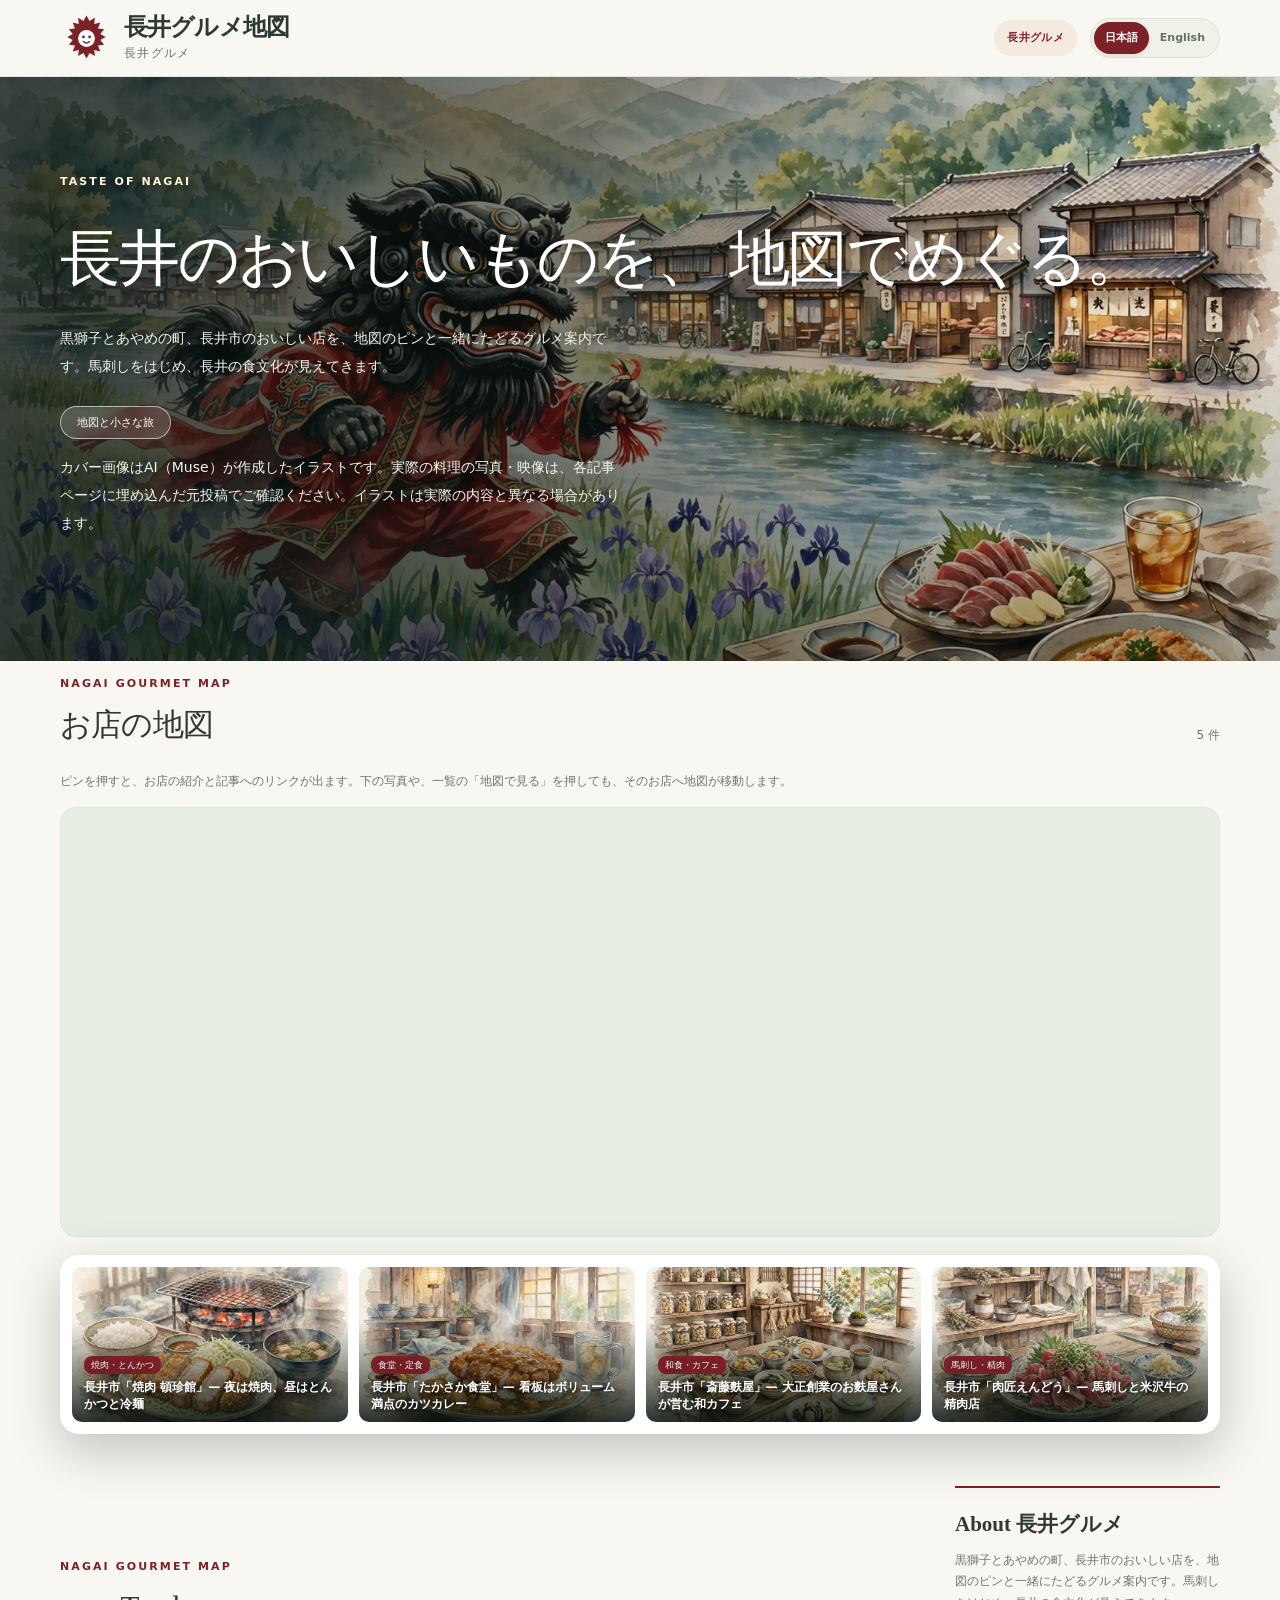
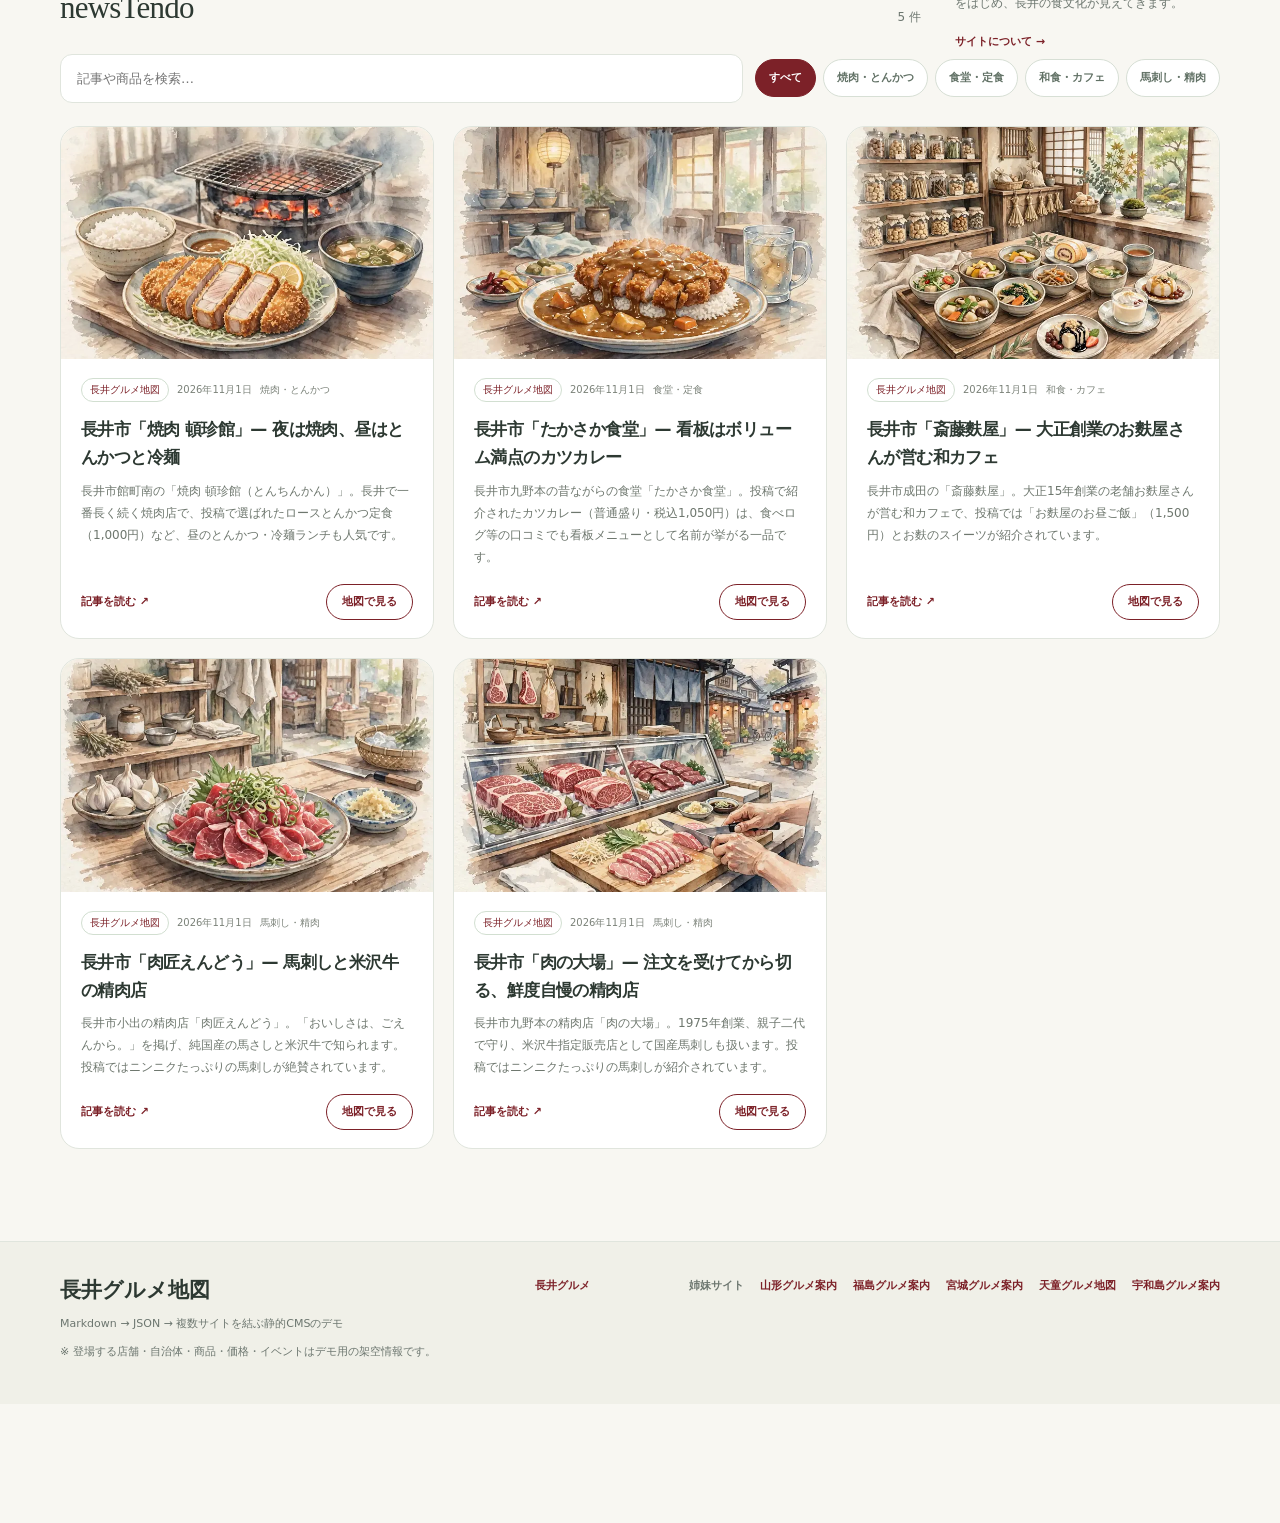
==== docs/index.html @ e5cd40fe "Update generated site files" ====
<!doctype html><html lang="ja"><head><meta charset="utf-8"><meta name="viewport" content="width=device-width,initial-scale=1"><meta name="description" content="Markdownから生成した静的JSONサイト"><meta http-equiv="Content-Security-Policy" content="default-src 'self'; script-src 'self' https://www.instagram.com https://www.threads.net https://www.threads.com; frame-src https://www.instagram.com https://www.threads.net https://www.threads.com; style-src 'self' 'unsafe-hashes' 'sha256-xK+TcQ9StFcaVVSroz1BgC50XqBvx1GcKyflF9XE4A0=' 'sha256-l6khRnjaVBZm7Z9S5+A/4ZrRnU7hBbTAGeVNTXpAbwU='; img-src 'self' data: https://tile.openstreetmap.jp https://tile.openstreetmap.org https://cyberjapandata.gsi.go.jp https://*.basemaps.cartocdn.com; connect-src 'self'; object-src 'none'; base-uri 'self'; form-action 'none'"><title>長井グルメ地図</title><link rel="stylesheet" href="assets/style.css"></head><body><div id="app" data-default="nagai" data-root="./" data-mode="site" data-site-id="nagai" data-portal-url=""><p class="loading">読み込み中…</p></div><noscript>JavaScriptを有効にしてください。</noscript><script src="assets/app.js" defer></script></body></html>
---- docs/assets/style.css ----
:root{--bg:#f8f7f2;--ink:#2d3932;--muted:#6c766f;--line:#e0e5dd;--accent:#416851;--accentsoft:#edf3eb;--paper:#fff;--round:19px;--shadow:0 18px 48px rgba(37,57,42,.075)}*{box-sizing:border-box}html{scroll-behavior:smooth}body{margin:0;background:var(--bg);color:var(--ink);font:15px/1.8 -apple-system,BlinkMacSystemFont,'Noto Sans JP','Hiragino Kaku Gothic ProN',system-ui,sans-serif}button,input{font:inherit}button{cursor:pointer}a{color:inherit;text-decoration:none}a:hover{color:var(--accent)}img{max-width:100%}h1,h2,h3,p{margin-top:0}[hidden]{display:none!important}.container{width:min(1160px,calc(100% - 48px));margin:auto}.topbar{position:sticky;top:0;z-index:5;background:rgba(248,247,242,.97);backdrop-filter:blur(13px);border-bottom:1px solid var(--line)}.topline{display:flex;gap:18px;align-items:center;justify-content:space-between;min-height:76px}.brand{display:flex;align-items:center;gap:12px;min-width:0}.brandicon{width:42px;height:42px;display:grid;place-items:center;border-radius:13px;background:var(--accent);color:white;font:26px Georgia,serif}.brandname{display:block;font-family:Georgia,'Noto Serif JP',serif;font-size:24px;font-weight:700;line-height:1.1;letter-spacing:-.035em}.brandsub{display:block;font-size:12px;color:var(--muted);letter-spacing:.11em;line-height:1.4;margin-top:5px}.links{display:flex;align-items:center;gap:6px;flex-wrap:wrap;justify-content:flex-end}.links a{font-size:11px;font-weight:700;letter-spacing:.025em;border-radius:100px;padding:8px 13px;white-space:nowrap}.links a.selected{background:var(--accentsoft);color:var(--accent)}.cartbadge{display:inline-block;background:var(--accent);color:white;border-radius:15px;font-size:9px;min-width:17px;text-align:center;padding:0 4px}.mobilehint{display:none}.hero{background:linear-gradient(115deg,#e3eade,#f2dfc7);position:relative;overflow:hidden}.hero:before{content:"";position:absolute;width:370px;height:370px;border-radius:100%;right:-55px;top:-160px;background:rgba(255,255,255,.28)}.hero:after{content:"✳";position:absolute;right:10%;bottom:-150px;font:350px Georgia,serif;line-height:1;color:rgba(74,110,81,.09);transform:rotate(-16deg)}.hero.town{background:linear-gradient(110deg,#d9ebec,#eaf1e2)}.hero.town:after{content:"⌂";color:rgba(66,106,118,.09)}.hero.fruit{background:linear-gradient(110deg,#f6e6d2,#f7e0d9)}.hero.fruit:after{content:"◌";color:rgba(166,95,70,.13)}.heroinner{position:relative;z-index:1;padding:70px 0 77px;max-width:1160px;margin:auto}.kicker{font-size:11px;letter-spacing:.19em;font-weight:800;color:var(--accent)}.hero h1{font:500 clamp(35px,5vw,61px)/1.5 Georgia,'Noto Serif JP',serif;letter-spacing:-.035em;margin:19px 0;color:#263c31;white-space:pre-line}.hero p{font-size:14px;max-width:565px;color:#5c6a60;line-height:2}.hero .subpill{display:inline-flex;border:1px solid color-mix(in srgb,var(--accent) 35%,transparent);border-radius:100px;color:var(--accent);font-size:11px;padding:6px 16px;margin-top:12px;background:rgba(255,255,255,.28)}.section{padding:52px 0}.sectiontitle{display:flex;justify-content:space-between;align-items:end;margin-bottom:25px;gap:16px}.sectiontitle h2{font:500 31px/1.35 Georgia,'Noto Serif JP',serif;letter-spacing:-.025em;margin:8px 0 0}.sectiontitle .caption{font-size:12px;color:var(--muted);margin:0}.siteintro{display:grid;grid-template-columns:repeat(3,1fr);gap:18px;margin-bottom:50px}.siteitem{border:1px solid var(--line);background:white;border-radius:18px;padding:22px 23px;transition:transform .15s,border-color .15s;display:flex;gap:12px;align-items:start}.siteitem:hover{transform:translateY(-3px);border-color:var(--accent)}.siteemoji{width:45px;height:45px;border-radius:15px;background:var(--accentsoft);display:grid;place-items:center;font-size:23px;flex:none}.siteitem strong{font-size:15px}.siteitem span{display:block;font-size:11px;color:var(--muted);line-height:1.8;margin-top:4px}.tools{display:flex;gap:12px;flex-wrap:wrap;align-items:center;margin-bottom:23px}.search{background:#fff;border:1px solid var(--line);padding:12px 16px;border-radius:12px;min-width:220px;flex:1;font-size:13px;outline-color:var(--accent)}.chips{display:flex;flex-wrap:wrap;gap:7px}.chip{border:1px solid #d7dfd5;color:#617165;padding:8px 13px;background:#fff;border-radius:30px;font-size:11px;font-weight:700}.chip.active{background:var(--accent);color:white;border-color:var(--accent)}.grid{display:grid;grid-template-columns:repeat(3,minmax(0,1fr));gap:19px}.tile{border-radius:var(--round);background:var(--paper);border:1px solid var(--line);overflow:hidden;display:flex;flex-direction:column;transition:transform .18s,border-color .18s,box-shadow .18s}.tile:hover{transform:translateY(-4px);box-shadow:var(--shadow);border-color:#b3c6b6}.tile-image{width:100%;height:auto;display:block;background:#e8e4d8}.tile-content{display:flex;flex-direction:column;flex:1;padding:19px 20px 18px}.tile-meta{display:flex;gap:8px;align-items:center;flex-wrap:wrap;color:#7b8279;font-size:10px}.tag{color:var(--accent);border:1px solid #d2dfd1;border-radius:20px;padding:2px 8px;font-size:10px}.tile h3{font-size:17px;line-height:1.65;margin:13px 0 8px;letter-spacing:-.035em}.tile p{font-size:12px;color:#6e776e;line-height:1.85;margin-bottom:16px}.tile-foot{margin-top:auto;display:flex;gap:10px;justify-content:space-between;align-items:center}.more{color:var(--accent);font-size:11px;font-weight:800}.price{font-size:19px;font-weight:750;color:#a65e42}.price small{font-size:10px;font-weight:400;color:#777}.pillbutton{border:1px solid var(--accent);background:var(--accent);color:white;border-radius:30px;padding:7px 15px;font-size:11px;font-weight:700}.pillbutton.ghost{background:white;color:var(--accent)}.pillbutton:hover{opacity:.85}.introgrid{display:grid;grid-template-columns:1fr 265px;gap:34px}.rightnote{border-top:2px solid var(--accent);padding-top:22px}.rightnote h3{font:600 21px Georgia,serif;margin-bottom:12px}.rightnote p{font-size:12px;color:var(--muted)}.article{display:grid;grid-template-columns:minmax(0,1fr) 260px;gap:34px;align-items:start}.articlehead{padding:44px 0 32px;background:linear-gradient(105deg,var(--accentsoft),#f5eddf)}.articlehead h1{font:500 clamp(29px,4vw,44px)/1.52 Georgia,'Noto Serif JP',serif;margin:12px 0 0;overflow-wrap:anywhere}.paper{border:1px solid var(--line);border-radius:19px;background:#fff;padding:32px;overflow-wrap:anywhere}.articlecover{width:100%;height:auto;border-radius:11px;margin-bottom:26px}.prose{font-size:14px;line-height:2.15}.prose h2{font-size:20px;margin-top:30px;border-left:4px solid var(--accent);padding-left:12px}.prose h3{font-size:17px}.prose img{display:block;margin:22px auto;max-width:100%;height:auto;border-radius:10px}.prose p{margin-bottom:18px}.prose a{color:var(--accent);font-weight:600;text-decoration:underline;text-underline-offset:3px}.prose a:hover{text-decoration-thickness:2px}.prose ul{padding-left:20px}.prose table{width:100%;border-collapse:collapse;margin:4px 0 24px;font-size:13px;line-height:1.75}.prose th,.prose td{border:1px solid var(--line);padding:9px 12px;text-align:left;vertical-align:top}.prose th{background:var(--accentsoft);font-weight:700}.prose tbody tr:nth-child(even){background:#fafaf6}.prose td:first-child{font-weight:600}.prose pre{overflow-x:auto;background:#f4f4ee;border:1px solid var(--line);border-radius:10px;padding:14px 16px;font-size:12.5px;line-height:1.7;margin:4px 0 22px}.prose code{font-family:ui-monospace,SFMono-Regular,Menlo,Consolas,monospace}.backlink{display:inline-flex;margin-top:25px;color:var(--accent);font-weight:800;font-size:12px}.info{padding:17px;background:var(--accentsoft);border-radius:13px;font-size:12px;color:#5f6e62;margin-top:18px}.info.warn{background:#fff4e5;color:#956044;border:1px solid #efd7b9}.cross{margin-top:45px;padding-top:20px;border-top:1px solid var(--line)}.cross h2{font:500 25px Georgia,serif}.crosslinks{display:grid;grid-template-columns:repeat(2,minmax(0,1fr));gap:14px}.crosslink{display:flex;align-items:center;gap:12px;border:1px solid var(--line);padding:9px;background:white;border-radius:12px;min-width:0}.crosslink img{width:78px;height:58px;object-fit:cover;border-radius:7px;flex:none}.crosslink strong{font-size:12px;line-height:1.5;display:block}.crosslink span{font-size:10px;color:var(--muted)}.lead{font:500 18px/1.85 Georgia,serif}.purchase{display:flex;align-items:end;justify-content:space-between;gap:12px;background:#f8f6ef;padding:18px;border-radius:13px;margin-top:25px}.purchase .pillbutton{font-size:13px;padding:12px 18px}.toolbar{display:flex;align-items:center;justify-content:space-between;gap:12px;margin-bottom:24px}.notice{font-size:12px;color:#926148;background:#fff1e7;border:1px solid #eed6c2;border-radius:10px;padding:12px 16px}.cartrow{display:grid;grid-template-columns:90px 1fr auto;align-items:center;gap:17px;border-bottom:1px solid var(--line);padding:19px 0}.cartrow img{width:90px;height:67px;object-fit:cover;border-radius:9px}.cartrow h3{font-size:15px;margin-bottom:4px}.cartrow p{font-size:11px;color:var(--muted);margin:0}.cartctrl{display:flex;align-items:center;gap:9px}.cartctrl button{border:1px solid var(--line);background:#fff;padding:4px 10px;border-radius:8px}.total{display:flex;align-items:center;justify-content:space-between;font-size:20px;font-weight:bold;margin:30px 0}.servicegrid{display:grid;grid-template-columns:repeat(3,minmax(0,1fr));gap:12px;margin:0 0 35px}.service{padding:17px 20px;background:white;border:1px solid var(--line);border-radius:14px;font-size:13px;font-weight:700;color:#466f78;display:flex;align-items:center;gap:10px}.footer{margin-top:40px;border-top:1px solid var(--line);background:#f0f0e8;padding:34px 0}.footerinner{display:flex;align-items:start;justify-content:space-between;gap:24px}.footer strong{font:600 21px Georgia,serif}.footer p{font-size:11px;color:var(--muted);margin:8px 0}.footlinks{display:flex;gap:16px;flex-wrap:wrap}.footlinks a{font-size:11px;font-weight:700;color:var(--accent)}.sisterlinks{align-items:center}.sisterlabel{font-size:11px;font-weight:800;color:var(--muted)}.empty{padding:35px;border:1px dashed #ccd5ca;border-radius:14px;text-align:center;color:var(--muted)}.loading{padding:50px;text-align:center}.sr-only{position:absolute;width:1px;height:1px;overflow:hidden;clip:rect(0,0,0,0)}
@media(max-width:950px){.grid{grid-template-columns:repeat(2,minmax(0,1fr))}.siteintro{grid-template-columns:repeat(2,minmax(0,1fr))}.introgrid,.article{grid-template-columns:1fr}.rightnote{display:none}.links{gap:0}.links a{padding:8px 9px}.heroinner{padding:58px 0}}
@media(max-width:600px){.container{width:calc(100% - 30px)}.topline{min-height:80px;display:block;padding:12px 0}.brand{margin-bottom:8px}.brandicon{width:33px;height:33px;font-size:19px}.brandname{font-size:19px}.brandsub{display:none}.links{justify-content:flex-start;gap:2px}.links a{font-size:10px;padding:5px 8px}.heroinner{padding:38px 0 44px}.hero h1{font-size:35px}.hero p{font-size:12px}.hero:after{font-size:210px;bottom:-85px}.section{padding:36px 0}.siteintro,.grid,.crosslinks,.servicegrid{grid-template-columns:1fr}.sectiontitle h2{font-size:25px}.paper{padding:20px}.articlehead{padding:27px 0}.cartrow{grid-template-columns:65px 1fr}.cartrow img{width:65px;height:58px}.cartctrl{grid-column:2}.purchase{display:block}.purchase button{margin-top:16px}.footerinner{display:block}.footlinks{margin-top:16px}.tile-content{padding:16px}.prose table{display:block;overflow-x:auto;-webkit-overflow-scrolling:touch}.prose th,.prose td{padding:8px 10px}.prose table:has(>thead>tr>:nth-child(2):last-child){overflow:visible}.prose table:has(>thead>tr>:nth-child(2):last-child) thead{display:none}.prose table:has(>thead>tr>:nth-child(2):last-child) tbody,.prose table:has(>thead>tr>:nth-child(2):last-child) tr{display:block}.prose table:has(>thead>tr>:nth-child(2):last-child) tr{border:1px solid var(--line);border-radius:12px;margin-bottom:12px;overflow:hidden;background:#fff}.prose table:has(>thead>tr>:nth-child(2):last-child) td{display:block;border:none;padding:6px 14px 12px}.prose table:has(>thead>tr>:nth-child(2):last-child) td:first-child{background:var(--accentsoft);font-weight:700;white-space:normal;padding:8px 14px;margin-bottom:6px}.prose table:not(:has(>thead>tr>:nth-child(2):last-child)) th,.prose table:not(:has(>thead>tr>:nth-child(2):last-child)) td{min-width:112px}}
@media(prefers-reduced-motion:reduce){html{scroll-behavior:auto}.tile,.siteitem{transition:none}}
/* Bi-lingual navigation and photographic Miyagi gourmet hero. */
.header-right{display:flex;align-items:center;gap:13px;justify-content:flex-end;flex-wrap:wrap}
.language-switch{display:inline-flex;background:#f0f1e9;border:1px solid #dde3d6;padding:3px;border-radius:40px;white-space:nowrap}
.language-switch button{border:0;background:transparent;padding:6px 11px;color:#627367;border-radius:30px;font-size:11px;font-weight:750}
.language-switch button.chosen{background:var(--accent);color:#fff;box-shadow:0 2px 5px #00000014}
.hero.miyagi{background:#38302a;color:#fff}
.hero.miyagi .hero-photo{position:absolute;inset:0;width:100%;height:100%;object-fit:cover;display:block}
.hero.miyagi:before{display:none}
.hero.miyagi:after{content:none}
.hero.miyagi .heroinner{isolation:isolate}
.hero.miyagi h1{color:#fff;text-shadow:0 2px 20px #00000070}
.hero.miyagi .kicker{color:#fae0b5}
.hero.miyagi p{color:#fff0d9;max-width:510px;text-shadow:0 1px 12px #00000065}
.hero.miyagi .subpill{background:#ffffff1f;border-color:#ffffff80;color:#fff}
.site-link-label{color:var(--accent)!important;font-weight:700!important}
@media(max-width:1060px){.header-right{gap:6px}.links a{padding:6px 8px}}
@media(max-width:720px){.header-right{justify-content:flex-start}.language-switch{margin-top:4px}.hero.miyagi .hero-photo{object-position:56% center}.hero.miyagi:before{display:block;background:linear-gradient(90deg,#221b14bb,transparent);inset:0;width:auto;height:auto;border-radius:0}.hero.miyagi .heroinner{padding:55px 0 65px}}


/* Editorial photographic style, with fully localized HTML text over image assets. */
.hero{background:#22312b;min-height:440px;isolation:isolate}
.hero .hero-photo{position:absolute;inset:0;width:100%;height:100%;display:block;object-fit:cover;object-position:center 47%;z-index:-2}
.hero:before,.hero.miyagi:before{content:"";display:block;position:absolute;inset:0;width:100%;height:100%;border-radius:0;background:linear-gradient(90deg,rgba(10,22,19,.79) 0%,rgba(13,24,20,.56) 39%,rgba(13,22,19,.07) 84%),linear-gradient(0deg,rgba(11,20,15,.30),transparent 55%);z-index:-1;pointer-events:none}
.hero:after,.hero.town:after,.hero.fruit:after,.hero.miyagi:after{content:none;display:none}
.hero.town,.hero.fruit,.hero.bakery,.hero.miyagi,.hero.portal{background-color:#284034}
.hero .heroinner{position:relative;z-index:1;padding:90px 0 110px}
.hero h1,.hero.miyagi h1{color:#fff;text-shadow:0 4px 30px rgba(0,0,0,.38)}
.hero p,.hero.miyagi p{color:#f3f6ee;text-shadow:0 1px 15px rgba(0,0,0,.5)}
.hero .kicker,.hero.miyagi .kicker{color:#fff3d9;text-shadow:0 1px 8px #0007}
.hero .subpill,.hero.miyagi .subpill{color:white;border-color:#fff9;background:#ffffff24;backdrop-filter:blur(8px)}
.hero.fruit .hero-photo{object-position:center 48%}
.hero.town .hero-photo{object-position:center 50%}
.hero.bakery .hero-photo{object-position:center 50%}
.siteintro{grid-template-columns:repeat(4,minmax(0,1fr));gap:15px;margin-bottom:51px}
.siteitem{display:block;padding:0;overflow:hidden;min-width:0;box-shadow:0 5px 20px #20351f0a}
.siteitem-photo{display:block;overflow:hidden;height:156px;margin:0!important;background:#dde4d6}
.siteitem-photo img{width:100%;height:100%;display:block;object-fit:cover;transition:transform .3s}
.siteitem:hover .siteitem-photo img{transform:scale(1.045)}
.siteitem-info{padding:17px 19px 20px}
.siteitem-info strong{display:block;font-size:17px;line-height:1.45;margin:6px 0}
.siteitem-info .siteitem-type{font-size:10px;color:var(--accent);font-weight:800;letter-spacing:.07em}
.siteitem-info .siteitem-description{font-size:11px;line-height:1.7;color:#68766e;display:block;min-height:38px}
.siteitem-info .site-link-label{display:block;margin-top:14px}
.feature-wrap{position:relative;z-index:2;margin-top:-63px}
.photo-features{display:grid;grid-template-columns:repeat(4,minmax(0,1fr));gap:11px;padding:12px;background:#fff;border-radius:19px;box-shadow:0 16px 48px #172a2040}
.photo-feature{position:relative;height:155px;overflow:hidden;display:block;border-radius:10px;background:#dce8df}
.photo-feature:after{content:"";position:absolute;inset:0;background:linear-gradient(0deg,#05100ad9,transparent 65%)}
.photo-feature img{width:100%;height:100%;display:block;object-fit:cover;transition:transform .3s}
.photo-feature:hover img{transform:scale(1.07)}
.feature-caption{position:absolute;z-index:1;bottom:10px;left:12px;right:12px;color:#fff;text-shadow:0 1px 8px #000a}
.feature-caption small{display:inline-block;font-size:9px;background:var(--accent);color:#fff;padding:1px 7px;border-radius:8px;margin-bottom:5px}
.feature-caption strong{display:block;font-size:12px;line-height:1.35;max-height:3em;overflow:hidden}
@media(max-width:1000px){.siteintro{grid-template-columns:repeat(2,minmax(0,1fr))}.photo-feature{height:138px}.hero .heroinner{padding:70px 0 103px}}
@media(max-width:650px){.hero{min-height:385px}.hero .heroinner{padding:55px 0 100px}.hero:before{background:linear-gradient(90deg,#102015d9,rgba(12,28,19,.56) 75%,#0b261f35)}.siteintro{gap:12px}.siteitem-photo{height:112px}.siteitem-info{padding:12px}.siteitem-info strong{font-size:14px}.siteitem-info .siteitem-description{min-height:0}.photo-features{grid-template-columns:repeat(2,minmax(0,1fr));gap:8px;padding:8px;border-radius:14px}.feature-wrap{margin-top:-53px}.photo-feature{height:128px}.feature-caption strong{font-size:11px}}

/* Editorial vector logos, replacing the temporary h./house/emoji marks. */
.brandicon{width:52px;height:52px;flex:none;display:inline-flex;align-items:center;justify-content:center;background:transparent!important;color:#4a755f;border-radius:0!important;font-size:inherit;overflow:visible}
.brandicon svg{display:block;width:49px;height:49px;max-width:none;flex:none}
.brandicon-portal{color:#55785c}
.brandicon-bakery{color:#9b6a36}
.brandicon-town{color:#517c55}
.brandicon-fruit{color:#e77e2a}
.brandicon-gourmet{color:#143c47}
.brandicon-gourmet svg{width:54px}
.brandicon-miyagi{color:#a83232}
.brandicon-nagai{color:#7c2128}
@media(max-width:650px){.brandicon{width:39px;height:39px}.brandicon svg{width:38px;height:38px}.brandicon-gourmet svg{width:42px}}

.embed{display:flex;justify-content:center;margin:0 auto 24px;max-width:560px}
.embed blockquote{width:100%}
.heronote{font-size:11px;color:#7a847b;margin-top:14px;max-width:680px;line-height:1.9}
.mapbox{margin-top:26px;border:1px solid var(--line);border-radius:13px;padding:18px;background:#fbfaf5}.mapbox h3{font-size:15px;margin-bottom:10px}.maplinks{display:flex;gap:10px;flex-wrap:wrap}.mapbox p{font-size:11px;color:var(--muted);margin:10px 0 0}

/* Article page: left sidebar with site note + SNS embed (trial, 2026-10-26) */
.article{grid-template-columns:350px minmax(0,1fr)}
.leftnote{position:sticky;top:96px;border-top:2px solid var(--accent);padding-top:22px}
.leftnote h3{font:600 21px Georgia,serif;margin-bottom:12px}
.leftnote p{font-size:12px;color:var(--muted)}
.leftnote .embed{margin:24px 0 0;max-width:100%}
@media(max-width:950px){.article{grid-template-columns:1fr}.leftnote{position:static}}
.tsub{display:block;font-size:.6em;font-weight:500;letter-spacing:.02em;opacity:.72;margin-top:.16em}

/* Cover images: show the whole image at its natural aspect ratio, never cropped to a fixed frame (2026-10-26) */
.tile-image,.articlecover{aspect-ratio:auto;object-fit:initial}

/* Tendo gourmet map (Leaflet, self-hosted) */
.mapsection{padding-top:8px}
.maplead{font-size:12px;color:var(--muted);margin-bottom:14px}
.gourmetmap{height:430px;border:1px solid var(--line);border-radius:16px;overflow:hidden;background:#e8ede4;position:relative;z-index:0}
.gourmetmap .leaflet-popup-content{font-size:12px;line-height:1.7}
.gourmetmap .leaflet-popup-content strong{font-size:13px}
.gourmetmap .leaflet-popup-content a{color:var(--accent);font-weight:700}
.mapfallback{padding:22px;font-size:12px;color:var(--muted)}
.mapattr{font-size:10px;color:var(--muted);margin-top:8px}
.mapattr a{text-decoration:underline}
@media(max-width:600px){.gourmetmap{height:330px}}

/* Map style selector (Tendo) */
.mapstylebar{display:flex;gap:2px;background:rgba(255,255,255,.92);padding:3px;border-radius:999px;box-shadow:0 4px 14px rgba(34,48,42,.22)}
.mapstylebar button{border:0;background:transparent;color:#43534a;font-size:11px;line-height:1;padding:6px 8px;border-radius:999px;cursor:pointer;font-family:inherit;white-space:nowrap}
.mapstylebar button.active{background:var(--accent);color:#fff;font-weight:700}
/* Tendo top: the photo list follows the map — cancel the hero-overlap pull-up so it never covers the map or its attribution, and keep the gap snug */
.mapsection{padding-bottom:16px}
.mapsection+.feature-wrap{margin-top:2px}
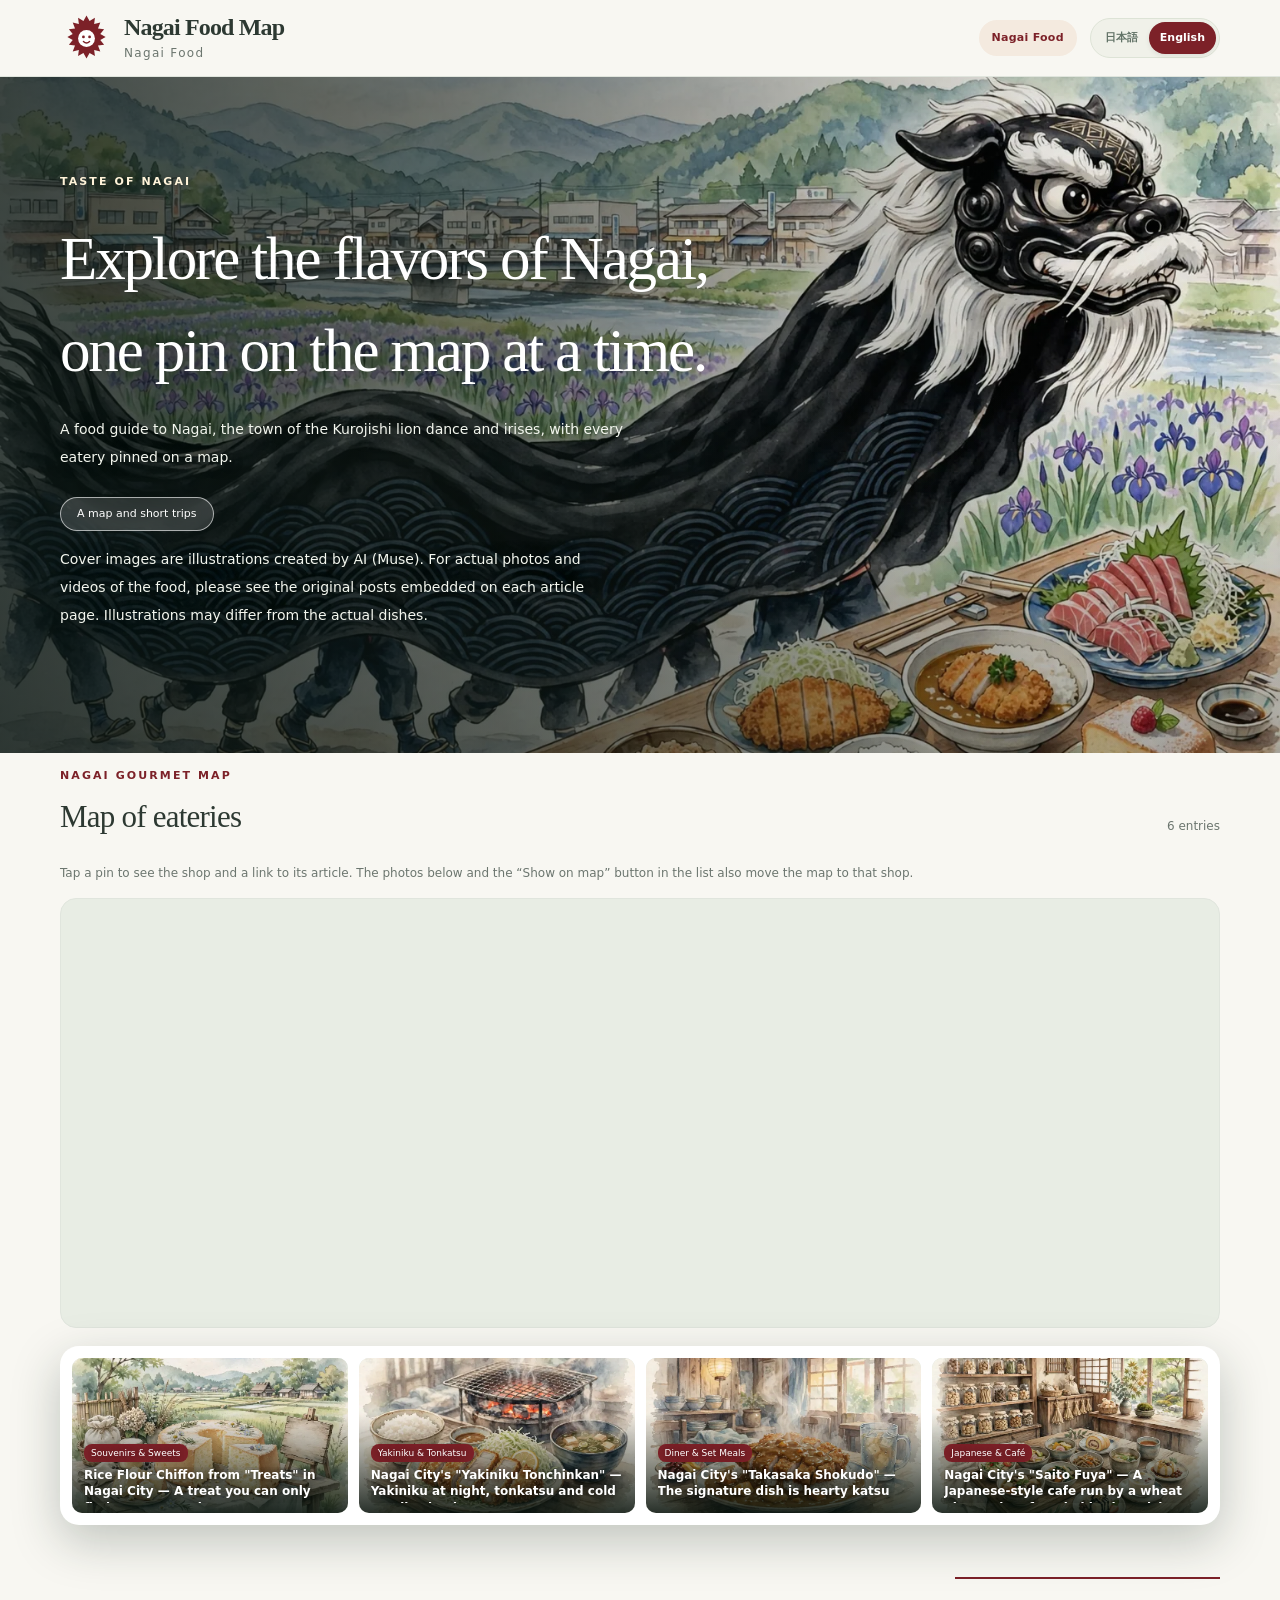
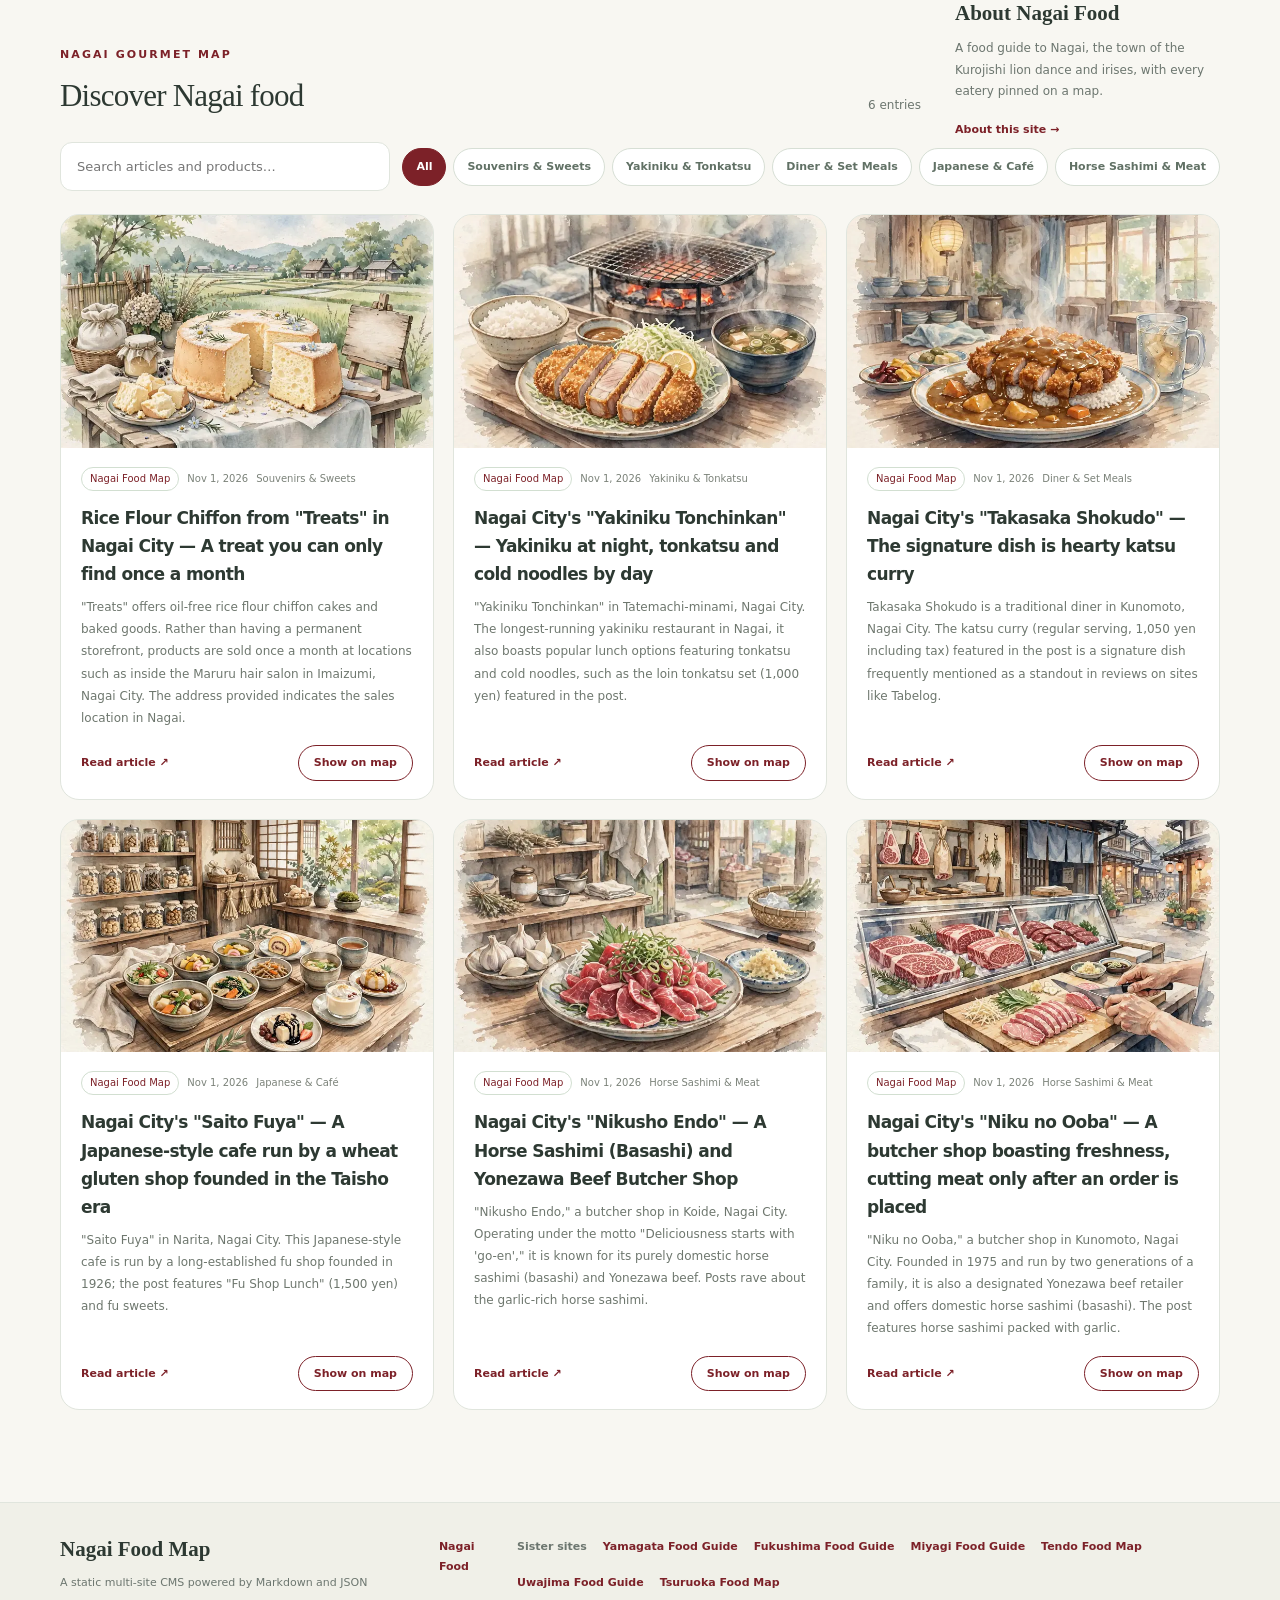
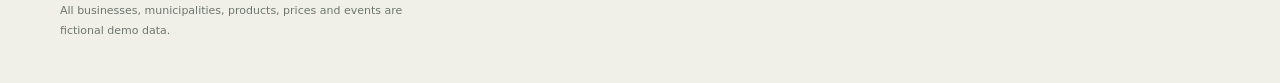
==== commit 17f7f71b: "Update generated site files" ====
--- a/docs/index.html
+++ b/docs/index.html
@@ -1 +1 @@
-<!doctype html><html lang="ja"><head><meta charset="utf-8"><meta name="viewport" content="width=device-width,initial-scale=1"><meta name="description" content="Markdownから生成した静的JSONサイト"><meta http-equiv="Content-Security-Policy" content="default-src 'self'; script-src 'self' https://www.instagram.com https://www.threads.net https://www.threads.com; frame-src https://www.instagram.com https://www.threads.net https://www.threads.com; style-src 'self' 'unsafe-hashes' 'sha256-xK+TcQ9StFcaVVSroz1BgC50XqBvx1GcKyflF9XE4A0=' 'sha256-l6khRnjaVBZm7Z9S5+A/4ZrRnU7hBbTAGeVNTXpAbwU='; img-src 'self' data: https://tile.openstreetmap.jp https://tile.openstreetmap.org https://cyberjapandata.gsi.go.jp https://*.basemaps.cartocdn.com; connect-src 'self'; object-src 'none'; base-uri 'self'; form-action 'none'"><title>長井グルメ地図</title><link rel="stylesheet" href="assets/style.css"></head><body><div id="app" data-default="nagai" data-root="./" data-mode="site" data-site-id="nagai" data-portal-url=""><p class="loading">読み込み中…</p></div><noscript>JavaScriptを有効にしてください。</noscript><script src="assets/app.js" defer></script></body></html>+<!doctype html><html lang="ja"><head><meta charset="utf-8"><meta name="viewport" content="width=device-width,initial-scale=1"><meta name="description" content="Markdownから生成した静的JSONサイト"><meta http-equiv="Content-Security-Policy" content="default-src 'self'; script-src 'self' https://static.cloudflareinsights.com https://www.instagram.com https://www.threads.net https://www.threads.com; frame-src https://www.instagram.com https://www.threads.net https://www.threads.com; style-src 'self' 'unsafe-hashes' 'sha256-xK+TcQ9StFcaVVSroz1BgC50XqBvx1GcKyflF9XE4A0=' 'sha256-l6khRnjaVBZm7Z9S5+A/4ZrRnU7hBbTAGeVNTXpAbwU='; img-src 'self' data: https://tile.openstreetmap.jp https://tile.openstreetmap.org https://cyberjapandata.gsi.go.jp https://*.basemaps.cartocdn.com; connect-src 'self' https://cloudflareinsights.com; object-src 'none'; base-uri 'self'; form-action 'none'"><title>長井グルメ地図</title><link rel="stylesheet" href="assets/style.css"></head><body><div id="app" data-default="nagai" data-root="./" data-mode="site" data-site-id="nagai" data-portal-url=""><p class="loading">読み込み中…</p></div><noscript>JavaScriptを有効にしてください。</noscript><script src="assets/app.js" defer></script><script defer src="https://static.cloudflareinsights.com/beacon.min.js" data-cf-beacon='{"token": "cdf4ee53507948e4a412f503875833cd"}'></script></body></html>
--- a/docs/assets/style.css
+++ b/docs/assets/style.css
@@ -106,3 +106,4 @@
 /* Tendo top: the photo list follows the map — cancel the hero-overlap pull-up so it never covers the map or its attribution, and keep the gap snug */
 .mapsection{padding-bottom:16px}
 .mapsection+.feature-wrap{margin-top:2px}
+.listenbar{margin-bottom:20px}
